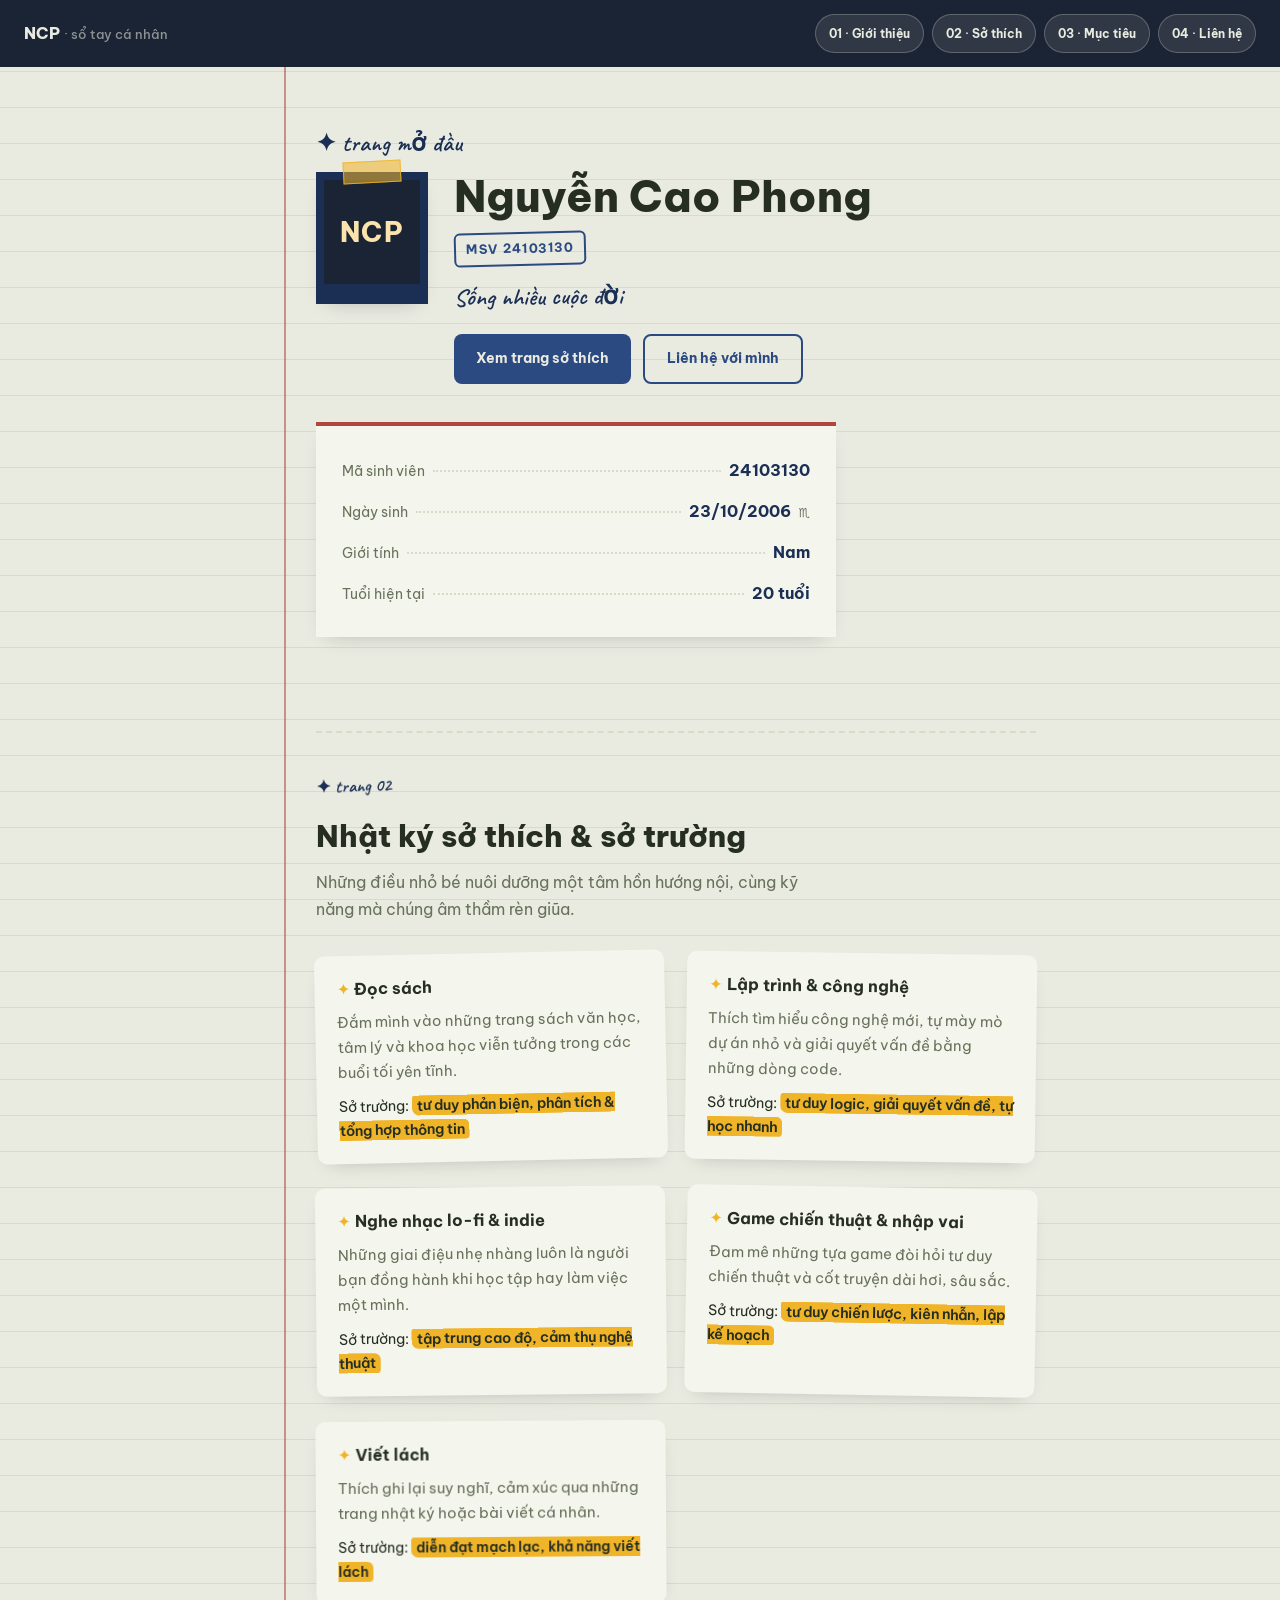
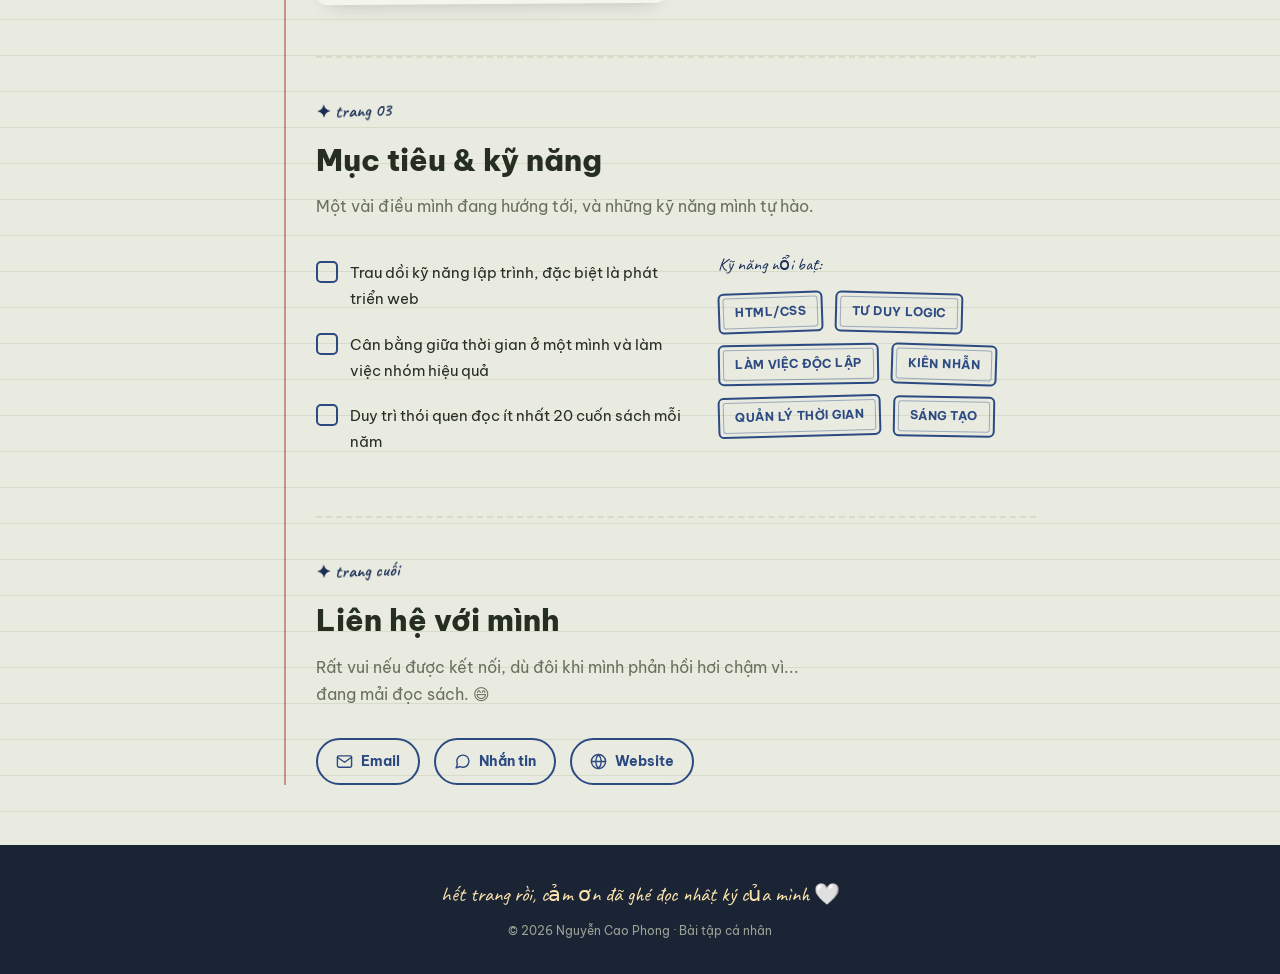
==== nguyen_cao_phong/index.html @ 8a8d27e5 "Initial commit" ====
<!doctype html>
<html lang="vi">
  <head>
    <meta charset="UTF-8" />
    <meta name="viewport" content="width=device-width, initial-scale=1.0" />
    <title>Nguyễn Cao Phong | Trang giới thiệu cá nhân</title>
    <meta
      name="description"
      content="Trang giới thiệu cá nhân của Nguyễn Cao Phong, MSV 24103130."
    />
    <meta name="author" content="Nguyễn Cao Phong" />
    <link rel="preconnect" href="https://fonts.googleapis.com" />
    <link rel="preconnect" href="https://fonts.gstatic.com" crossorigin />
    <link
      href="https://fonts.googleapis.com/css2?family=Be+Vietnam+Pro:wght@400;500;600;700;800;900&family=Caveat:wght@500;600;700&display=swap"
      rel="stylesheet"
    />
    <style>
      :root {
        --desk: #1b2434;
        --paper: #e9ebe1;
        --paper-card: #f4f5ec;
        --rule: #d7dcc9;
        --ink: #262e22;
        --ink-soft: #68715c;
        --pen: #2c4a82;
        --pen-deep: #1b2f55;
        --marker: #f0b429;
        --marker-soft: #fae3ac;
        --red-rule: #b0473d;
        --radius-md: 10px;
        --shadow: 0 18px 40px -18px rgba(16, 22, 15, 0.35);
        --shadow-sm: 0 8px 20px -12px rgba(16, 22, 15, 0.28);
      }

      * {
        box-sizing: border-box;
        margin: 0;
        padding: 0;
      }
      html {
        scroll-behavior: smooth;
      }

      body {
        font-family: "Be Vietnam Pro", "Segoe UI", system-ui, sans-serif;
        background-color: var(--paper);
        background-image: repeating-linear-gradient(
          to bottom,
          transparent 0 35px,
          var(--rule) 35px 36px
        );
        color: var(--ink);
        line-height: 1.7;
        -webkit-font-smoothing: antialiased;
      }

      img {
        max-width: 100%;
        display: block;
      }
      a {
        color: inherit;
        text-decoration: none;
      }
      ul {
        list-style: none;
      }

      .handwrite {
        font-family: "Caveat", "Segoe UI", cursive;
      }

      :focus-visible {
        outline: 2px solid var(--pen);
        outline-offset: 3px;
      }

      /* ===== layout ===== */
      .wrap {
        max-width: 840px;
        margin: 0 auto;
        padding: 0 24px 0 96px;
        position: relative;
        z-index: 0;
      }
      .wrap::before {
        content: "";
        position: absolute;
        top: 0;
        bottom: 0;
        left: 64px;
        width: 2px;
        background: var(--red-rule);
        opacity: 0.55;
        z-index: -1;
      }

      /* ===== nav ===== */
      .navbar {
        position: sticky;
        top: 0;
        z-index: 50;
        background: var(--desk);
        padding: 14px 24px;
        display: flex;
        align-items: center;
        justify-content: space-between;
        gap: 14px;
        flex-wrap: wrap;
      }
      .nav-brand {
        color: var(--paper);
        font-weight: 800;
        font-size: 1.02rem;
      }
      .nav-brand .sub {
        opacity: 0.55;
        font-weight: 500;
        font-size: 0.82rem;
      }
      .nav-tabs {
        display: flex;
        gap: 8px;
        flex-wrap: wrap;
      }
      .nav-tabs a {
        background: rgba(233, 235, 225, 0.1);
        color: var(--paper);
        font-size: 0.78rem;
        font-weight: 700;
        padding: 8px 13px;
        border-radius: 20px;
        border: 1px solid rgba(233, 235, 225, 0.25);
        transition:
          background 0.18s ease,
          transform 0.18s ease,
          border-color 0.18s ease;
      }
      .nav-tabs a:hover,
      .nav-tabs a:focus-visible {
        background: var(--pen);
        border-color: var(--pen);
        transform: translateY(-2px);
      }

      /* ===== hero ===== */
      .hero {
        padding: 56px 0 36px;
      }
      .eyebrow {
        display: inline-block;
        color: var(--pen-deep);
        font-size: 1.15rem;
        font-weight: 600;
        transform: rotate(-2deg);
        margin-bottom: 8px;
      }
      .eyebrow-lg {
        font-size: 1.5rem;
      }

      .hero-top {
        display: flex;
        gap: 26px;
        align-items: flex-start;
        flex-wrap: wrap;
      }

      .polaroid {
        position: relative;
        flex: none;
        width: 112px;
        height: 132px;
        background: var(--pen-deep);
        padding: 8px 8px 20px;
        box-shadow: var(--shadow-sm);
        transform: rotate(-4deg);
      }
      .polaroid .tape {
        position: absolute;
        top: -11px;
        left: 50%;
        width: 58px;
        height: 22px;
        background: rgba(240, 180, 41, 0.55);
        border: 1px solid rgba(240, 180, 41, 0.8);
        transform: translateX(-50%) rotate(-3deg);
      }
      .polaroid .initials {
        width: 100%;
        height: 100%;
        background: var(--desk);
        display: flex;
        align-items: center;
        justify-content: center;
        color: var(--marker-soft);
        font-weight: 800;
        font-size: 1.7rem;
        letter-spacing: 0.04em;
        overflow: hidden;
      }
      .polaroid img {
        width: 100%;
        height: 100%;
        object-fit: cover;
      }

      .hero-text {
        flex: 1;
        min-width: 240px;
      }
      .hero-text h1 {
        font-size: clamp(1.9rem, 4.6vw, 2.7rem);
        font-weight: 800;
        color: var(--ink);
        line-height: 1.15;
      }
      .msv-stamp {
        display: inline-block;
        margin-top: 10px;
        border: 2px solid var(--pen);
        color: var(--pen);
        border-radius: 6px;
        padding: 4px 10px;
        font-weight: 700;
        font-size: 0.8rem;
        letter-spacing: 0.05em;
        transform: rotate(-1.5deg);
      }
      .tagline {
        font-family: "Caveat", "Segoe UI", cursive;
        font-weight: 600;
        font-size: 1.5rem;
        color: var(--pen-deep);
        line-height: 1.35;
        max-width: 480px;
        margin-top: 14px;
        transform: rotate(-0.6deg);
      }
      .hero-actions {
        display: flex;
        gap: 12px;
        flex-wrap: wrap;
        margin-top: 22px;
      }
      .btn {
        display: inline-flex;
        align-items: center;
        justify-content: center;
        padding: 11px 22px;
        border-radius: 8px;
        font-weight: 700;
        font-size: 0.88rem;
        transition:
          transform 0.18s ease,
          box-shadow 0.18s ease;
      }
      .btn-fill {
        background: var(--pen);
        color: var(--paper);
      }
      .btn-outline {
        border: 2px solid var(--pen);
        color: var(--pen);
      }
      .btn:hover {
        transform: translateY(-2px);
        box-shadow: var(--shadow-sm);
      }

      /* ===== index card ===== */
      .index-card {
        background: var(--paper-card);
        border-top: 4px solid var(--red-rule);
        box-shadow: var(--shadow-sm);
        padding: 24px 26px;
        margin: 38px 0 6px;
        max-width: 520px;
      }
      .field {
        display: flex;
        align-items: baseline;
        gap: 8px;
        padding: 7px 0;
        flex-wrap: wrap;
      }
      .field-label {
        color: var(--ink-soft);
        font-size: 0.88rem;
        white-space: nowrap;
      }
      .field-dots {
        flex: 1;
        min-width: 20px;
        border-bottom: 2px dotted var(--rule);
        transform: translateY(-4px);
      }
      .field-value {
        font-weight: 700;
        color: var(--pen-deep);
        white-space: nowrap;
        font-size: 0.98rem;
      }
      .field-note {
        color: var(--ink-soft);
        font-size: 0.78rem;
      }

      /* ===== dividers / section heads ===== */
      .tear {
        border: none;
        border-top: 2px dashed var(--rule);
        margin: 52px 0 38px;
      }
      .sec-head {
        margin-bottom: 30px;
      }
      .sec-head h2 {
        font-size: clamp(1.4rem, 3vw, 1.85rem);
        font-weight: 800;
        color: var(--ink);
      }
      .sec-head p {
        color: var(--ink-soft);
        margin-top: 8px;
        max-width: 520px;
      }

      /* ===== hobby cards ===== */
      .hobby-grid {
        display: grid;
        grid-template-columns: repeat(auto-fit, minmax(240px, 1fr));
        gap: 26px 20px;
      }
      .hobby-card {
        background: var(--paper-card);
        border-radius: var(--radius-md);
        box-shadow: var(--shadow-sm);
        padding: 20px 22px;
        transition:
          transform 0.2s ease,
          box-shadow 0.2s ease;
      }
      .hobby-card:nth-child(1) {
        transform: rotate(-1.2deg);
      }
      .hobby-card:nth-child(2) {
        transform: rotate(0.8deg);
      }
      .hobby-card:nth-child(3) {
        transform: rotate(-0.6deg);
      }
      .hobby-card:nth-child(4) {
        transform: rotate(1deg);
      }
      .hobby-card:nth-child(5) {
        transform: rotate(-0.4deg);
      }
      .hobby-card:hover {
        transform: rotate(0deg) translateY(-4px);
        box-shadow: var(--shadow);
      }
      .hobby-card h3 {
        font-size: 1.02rem;
        font-weight: 700;
        margin-bottom: 6px;
      }
      .hobby-card h3::before {
        content: "✦ ";
        color: var(--marker);
      }
      .hobby-card p {
        font-size: 0.92rem;
        color: var(--ink-soft);
      }
      .hobby-card .strength {
        margin-top: 10px;
        font-size: 0.9rem;
        color: var(--ink);
      }
      .hobby-card mark {
        background: var(--marker);
        color: var(--ink);
        padding: 1px 5px;
        border-radius: 3px 6px 4px 7px;
        font-weight: 600;
      }

      /* ===== goals + skills ===== */
      .goals-wrap {
        display: grid;
        grid-template-columns: 1.15fr 1fr;
        gap: 36px;
      }
      .goal-item {
        position: relative;
        padding: 9px 0;
      }
      .goal-check {
        position: absolute;
        width: 1px;
        height: 1px;
        padding: 0;
        margin: -1px;
        overflow: hidden;
        clip: rect(0, 0, 0, 0);
        white-space: nowrap;
        border: 0;
      }
      .goal-label {
        display: flex;
        align-items: flex-start;
        gap: 12px;
        cursor: pointer;
      }
      .box {
        width: 22px;
        height: 22px;
        border: 2px solid var(--pen);
        border-radius: 5px;
        position: relative;
        flex: none;
        margin-top: 2px;
      }
      .goal-check:checked + .goal-label .box {
        background: var(--pen);
      }
      .goal-check:checked + .goal-label .box::after {
        content: "";
        position: absolute;
        left: 6px;
        top: 2px;
        width: 6px;
        height: 11px;
        border: solid var(--paper);
        border-width: 0 2px 2px 0;
        transform: rotate(40deg);
      }
      .goal-check:focus-visible + .goal-label .box {
        outline: 2px solid var(--pen);
        outline-offset: 2px;
      }
      .goal-text {
        font-size: 0.96rem;
        padding-top: 1px;
      }
      .goal-check:checked + .goal-label .goal-text {
        text-decoration: line-through;
        opacity: 0.55;
      }

      .skills-label {
        font-size: 1.1rem;
        color: var(--pen-deep);
        margin-bottom: 12px;
      }
      .stamp-row {
        display: flex;
        flex-wrap: wrap;
        gap: 11px 12px;
      }
      .stamp {
        position: relative;
        display: inline-flex;
        align-items: center;
        padding: 8px 15px;
        border: 2px solid var(--pen);
        border-radius: 6px;
        color: var(--pen);
        font-weight: 700;
        font-size: 0.76rem;
        letter-spacing: 0.04em;
        text-transform: uppercase;
      }
      .stamp::before {
        content: "";
        position: absolute;
        inset: 3px;
        border: 1px solid var(--pen);
        opacity: 0.4;
        border-radius: 3px;
      }
      .stamp:nth-child(1) {
        transform: rotate(-2deg);
      }
      .stamp:nth-child(2) {
        transform: rotate(1.4deg);
      }
      .stamp:nth-child(3) {
        transform: rotate(-1deg);
      }
      .stamp:nth-child(4) {
        transform: rotate(1.8deg);
      }
      .stamp:nth-child(5) {
        transform: rotate(-1.6deg);
      }
      .stamp:nth-child(6) {
        transform: rotate(1deg);
      }

      /* ===== contact ===== */
      .contact-row {
        display: flex;
        gap: 14px;
        flex-wrap: wrap;
        margin-top: 20px;
      }
      .contact-stamp {
        display: inline-flex;
        align-items: center;
        gap: 8px;
        padding: 10px 18px;
        border: 2px solid var(--pen);
        border-radius: 24px;
        color: var(--pen);
        font-weight: 700;
        font-size: 0.85rem;
        transition:
          background 0.2s ease,
          color 0.2s ease;
      }
      .contact-stamp:hover {
        background: var(--pen);
        color: var(--paper);
      }
      .contact-stamp svg {
        width: 17px;
        height: 17px;
        flex: none;
      }

      /* ===== footer ===== */
      footer {
        background: var(--desk);
        color: var(--rule);
        text-align: center;
        padding: 32px 24px;
        margin-top: 60px;
      }
      footer .sign {
        font-family: "Caveat", "Segoe UI", cursive;
        font-size: 1.3rem;
        color: var(--marker-soft);
      }
      footer .copy {
        font-size: 0.78rem;
        margin-top: 8px;
        color: #9aa396;
      }

      /* ===== load-in (one orchestrated moment) ===== */
      .settle {
        animation: settleIn 0.7s ease-out both;
      }
      .settle.delay {
        animation-delay: 0.15s;
      }
      @keyframes settleIn {
        from {
          opacity: 0;
          transform: translateY(14px);
        }
        to {
          opacity: 1;
          transform: translateY(0);
        }
      }

      @media (prefers-reduced-motion: reduce) {
        .settle {
          animation: none;
          opacity: 1;
          transform: none;
        }
        .hobby-card,
        .btn,
        .contact-stamp,
        .nav-tabs a {
          transition: none;
        }
      }

      @media (max-width: 720px) {
        .wrap {
          padding: 0 18px;
        }
        .wrap::before {
          display: none;
        }
        .goals-wrap {
          grid-template-columns: 1fr;
        }
        .navbar {
          padding: 12px 16px;
        }
        .hero {
          padding: 40px 0 28px;
        }
      }
    </style>
  </head>
  <body>
    <nav class="navbar">
      <div class="nav-brand">NCP <span class="sub">· sổ tay cá nhân</span></div>
      <div class="nav-tabs">
        <a href="#gioi-thieu">01 · Giới thiệu</a>
        <a href="#so-thich">02 · Sở thích</a>
        <a href="#muc-tieu">03 · Mục tiêu</a>
        <a href="#lien-he">04 · Liên hệ</a>
      </div>
    </nav>

    <main>
      <div class="wrap">
        <section class="hero" id="gioi-thieu">
          <div class="eyebrow eyebrow-lg handwrite settle">✦ trang mở đầu</div>
          <div class="hero-top">
            <div class="polaroid settle delay">
              <div class="tape"></div>
              <div class="initials">
                <!-- Thay ảnh thật: xoá chữ NCP bên dưới, bỏ comment thẻ <img> và đổi src -->
                NCP
                <!-- <img src="avatar.jpg" alt="Ảnh đại diện Nguyễn Cao Phong"> -->
              </div>
            </div>
            <div class="hero-text settle delay">
              <h1>Nguyễn Cao Phong</h1>
              <div class="msv-stamp">MSV 24103130</div>
              <p class="tagline">Sống nhiều cuộc đời</p>
              <div class="hero-actions">
                <a href="#so-thich" class="btn btn-fill">Xem trang sở thích</a>
                <a href="#lien-he" class="btn btn-outline">Liên hệ với mình</a>
              </div>
            </div>
          </div>

          <div class="index-card">
            <div class="field">
              <span class="field-label">Mã sinh viên</span>
              <span class="field-dots"></span>
              <span class="field-value">24103130</span>
            </div>
            <div class="field">
              <span class="field-label">Ngày sinh</span>
              <span class="field-dots"></span>
              <span class="field-value">23/10/2006</span>
              <span class="field-note">♏</span>
            </div>
            <div class="field">
              <span class="field-label">Giới tính</span>
              <span class="field-dots"></span>
              <span class="field-value">Nam</span>
            </div>
            <div class="field">
              <span class="field-label">Tuổi hiện tại</span>
              <span class="field-dots"></span>
              <span class="field-value" id="age">--</span>
            </div>
          </div>
        </section>

        <hr class="tear" />

        <section id="so-thich">
          <div class="sec-head">
            <div class="eyebrow handwrite">✦ trang 02</div>
            <h2>Nhật ký sở thích &amp; sở trường</h2>
            <p>
              Những điều nhỏ bé nuôi dưỡng một tâm hồn hướng nội, cùng kỹ năng
              mà chúng âm thầm rèn giũa.
            </p>
          </div>
          <div class="hobby-grid">
            <article class="hobby-card">
              <h3>Đọc sách</h3>
              <p>
                Đắm mình vào những trang sách văn học, tâm lý và khoa học viễn
                tưởng trong các buổi tối yên tĩnh.
              </p>
              <p class="strength">
                Sở trường:
                <mark
                  >tư duy phản biện, phân tích &amp; tổng hợp thông tin</mark
                >
              </p>
            </article>
            <article class="hobby-card">
              <h3>Lập trình &amp; công nghệ</h3>
              <p>
                Thích tìm hiểu công nghệ mới, tự mày mò dự án nhỏ và giải quyết
                vấn đề bằng những dòng code.
              </p>
              <p class="strength">
                Sở trường:
                <mark>tư duy logic, giải quyết vấn đề, tự học nhanh</mark>
              </p>
            </article>
            <article class="hobby-card">
              <h3>Nghe nhạc lo-fi &amp; indie</h3>
              <p>
                Những giai điệu nhẹ nhàng luôn là người bạn đồng hành khi học
                tập hay làm việc một mình.
              </p>
              <p class="strength">
                Sở trường: <mark>tập trung cao độ, cảm thụ nghệ thuật</mark>
              </p>
            </article>
            <article class="hobby-card">
              <h3>Game chiến thuật &amp; nhập vai</h3>
              <p>
                Đam mê những tựa game đòi hỏi tư duy chiến thuật và cốt truyện
                dài hơi, sâu sắc.
              </p>
              <p class="strength">
                Sở trường:
                <mark>tư duy chiến lược, kiên nhẫn, lập kế hoạch</mark>
              </p>
            </article>
            <article class="hobby-card">
              <h3>Viết lách</h3>
              <p>
                Thích ghi lại suy nghĩ, cảm xúc qua những trang nhật ký hoặc bài
                viết cá nhân.
              </p>
              <p class="strength">
                Sở trường: <mark>diễn đạt mạch lạc, khả năng viết lách</mark>
              </p>
            </article>
          </div>
        </section>

        <hr class="tear" />

        <section id="muc-tieu">
          <div class="sec-head">
            <div class="eyebrow handwrite">✦ trang 03</div>
            <h2>Mục tiêu &amp; kỹ năng</h2>
            <p>
              Một vài điều mình đang hướng tới, và những kỹ năng mình tự hào.
            </p>
          </div>
          <div class="goals-wrap">
            <ul class="goal-list">
              <li class="goal-item">
                <input type="checkbox" id="g1" class="goal-check" />
                <label for="g1" class="goal-label"
                  ><span class="box"></span
                  ><span class="goal-text"
                    >Trau dồi kỹ năng lập trình, đặc biệt là phát triển
                    web</span
                  ></label
                >
              </li>
              <li class="goal-item">
                <input type="checkbox" id="g2" class="goal-check" />
                <label for="g2" class="goal-label"
                  ><span class="box"></span
                  ><span class="goal-text"
                    >Cân bằng giữa thời gian ở một mình và làm việc nhóm hiệu
                    quả</span
                  ></label
                >
              </li>
              <li class="goal-item">
                <input type="checkbox" id="g3" class="goal-check" />
                <label for="g3" class="goal-label"
                  ><span class="box"></span
                  ><span class="goal-text"
                    >Duy trì thói quen đọc ít nhất 20 cuốn sách mỗi năm</span
                  ></label
                >
              </li>
            </ul>
            <div>
              <p class="skills-label handwrite">Kỹ năng nổi bật:</p>
              <div class="stamp-row">
                <span class="stamp">HTML/CSS</span>
                <span class="stamp">Tư duy logic</span>
                <span class="stamp">Làm việc độc lập</span>
                <span class="stamp">Kiên nhẫn</span>
                <span class="stamp">Quản lý thời gian</span>
                <span class="stamp">Sáng tạo</span>
              </div>
            </div>
          </div>
        </section>

        <hr class="tear" />

        <section id="lien-he">
          <div class="sec-head">
            <div class="eyebrow handwrite">✦ trang cuối</div>
            <h2>Liên hệ với mình</h2>
            <p>
              Rất vui nếu được kết nối, dù đôi khi mình phản hồi hơi chậm vì...
              đang mải đọc sách. 😄
            </p>
          </div>
          <!-- Cập nhật href bên dưới bằng thông tin liên hệ thật của bạn -->
          <div class="contact-row">
            <a href="#" class="contact-stamp">
              <svg
                viewBox="0 0 24 24"
                fill="none"
                stroke="currentColor"
                stroke-width="2"
                stroke-linecap="round"
                stroke-linejoin="round"
              >
                <path
                  d="M4 4h16c1.1 0 2 .9 2 2v12c0 1.1-.9 2-2 2H4c-1.1 0-2-.9-2-2V6c0-1.1.9-2 2-2z"
                ></path>
                <polyline points="22,6 12,13 2,6"></polyline>
              </svg>
              Email
            </a>
            <a href="#" class="contact-stamp">
              <svg
                viewBox="0 0 24 24"
                fill="none"
                stroke="currentColor"
                stroke-width="2"
                stroke-linecap="round"
                stroke-linejoin="round"
              >
                <path
                  d="M21 11.5a8.38 8.38 0 0 1-.9 3.8 8.5 8.5 0 0 1-7.6 4.7 8.38 8.38 0 0 1-3.8-.9L3 21l1.9-5.7a8.38 8.38 0 0 1-.9-3.8 8.5 8.5 0 0 1 4.7-7.6 8.38 8.38 0 0 1 3.8-.9h.5a8.48 8.48 0 0 1 8 8v.5z"
                ></path>
              </svg>
              Nhắn tin
            </a>
            <a href="#" class="contact-stamp">
              <svg
                viewBox="0 0 24 24"
                fill="none"
                stroke="currentColor"
                stroke-width="2"
                stroke-linecap="round"
                stroke-linejoin="round"
              >
                <circle cx="12" cy="12" r="10"></circle>
                <line x1="2" y1="12" x2="22" y2="12"></line>
                <path
                  d="M12 2a15.3 15.3 0 0 1 4 10 15.3 15.3 0 0 1-4 10 15.3 15.3 0 0 1-4-10 15.3 15.3 0 0 1 4-10z"
                ></path>
              </svg>
              Website
            </a>
          </div>
        </section>
      </div>
    </main>

    <footer>
      <div class="sign handwrite">
        hết trang rồi, cảm ơn đã ghé đọc nhật ký của mình 🤍
      </div>
      <div class="copy">
        © <span id="year"></span> Nguyễn Cao Phong · Bài tập cá nhân
      </div>
    </footer>

    <script>
      document.getElementById("year").textContent = new Date().getFullYear();

      var dob = new Date(2006, 9, 23);
      var today = new Date();
      var age = today.getFullYear() - dob.getFullYear();
      var m = today.getMonth() - dob.getMonth();
      if (m < 0 || (m === 0 && today.getDate() < dob.getDate())) {
        age--;
      }
      document.getElementById("age").textContent = age + " tuổi";
    </script>
  </body>
</html>
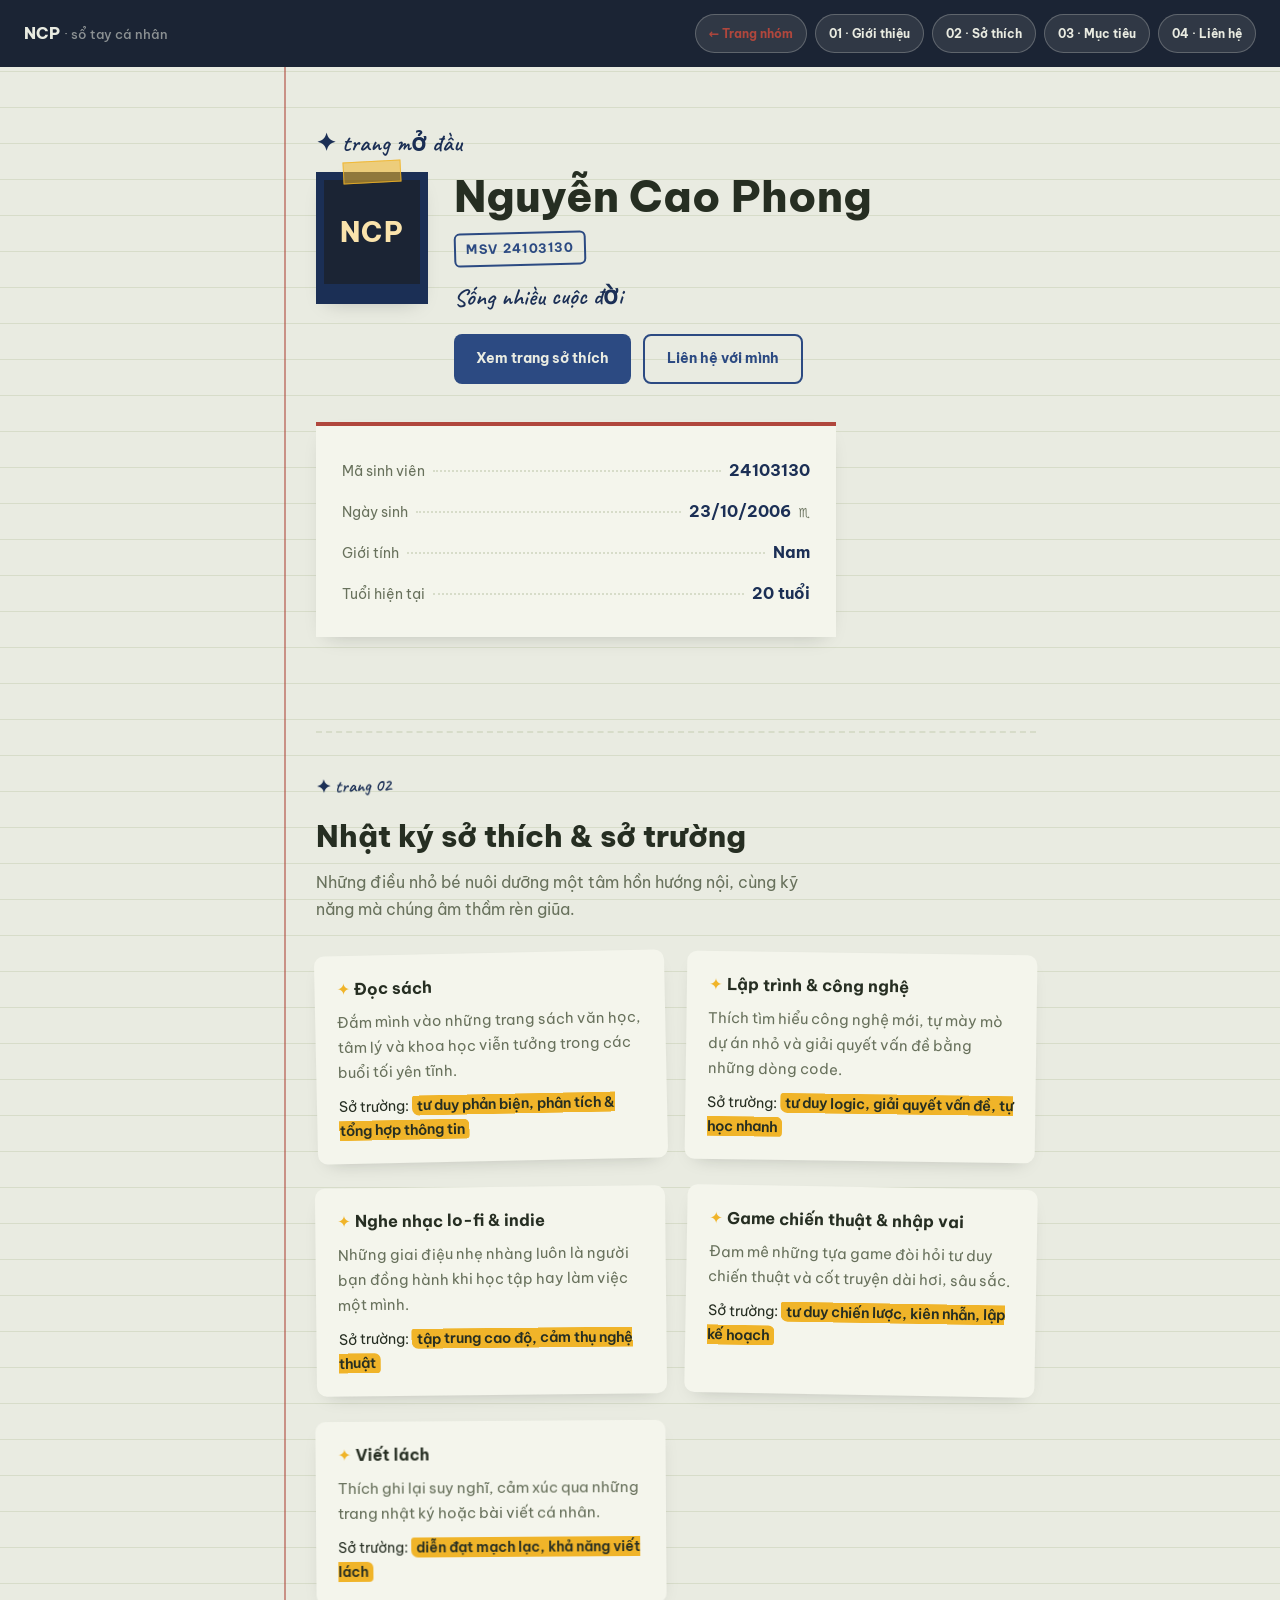
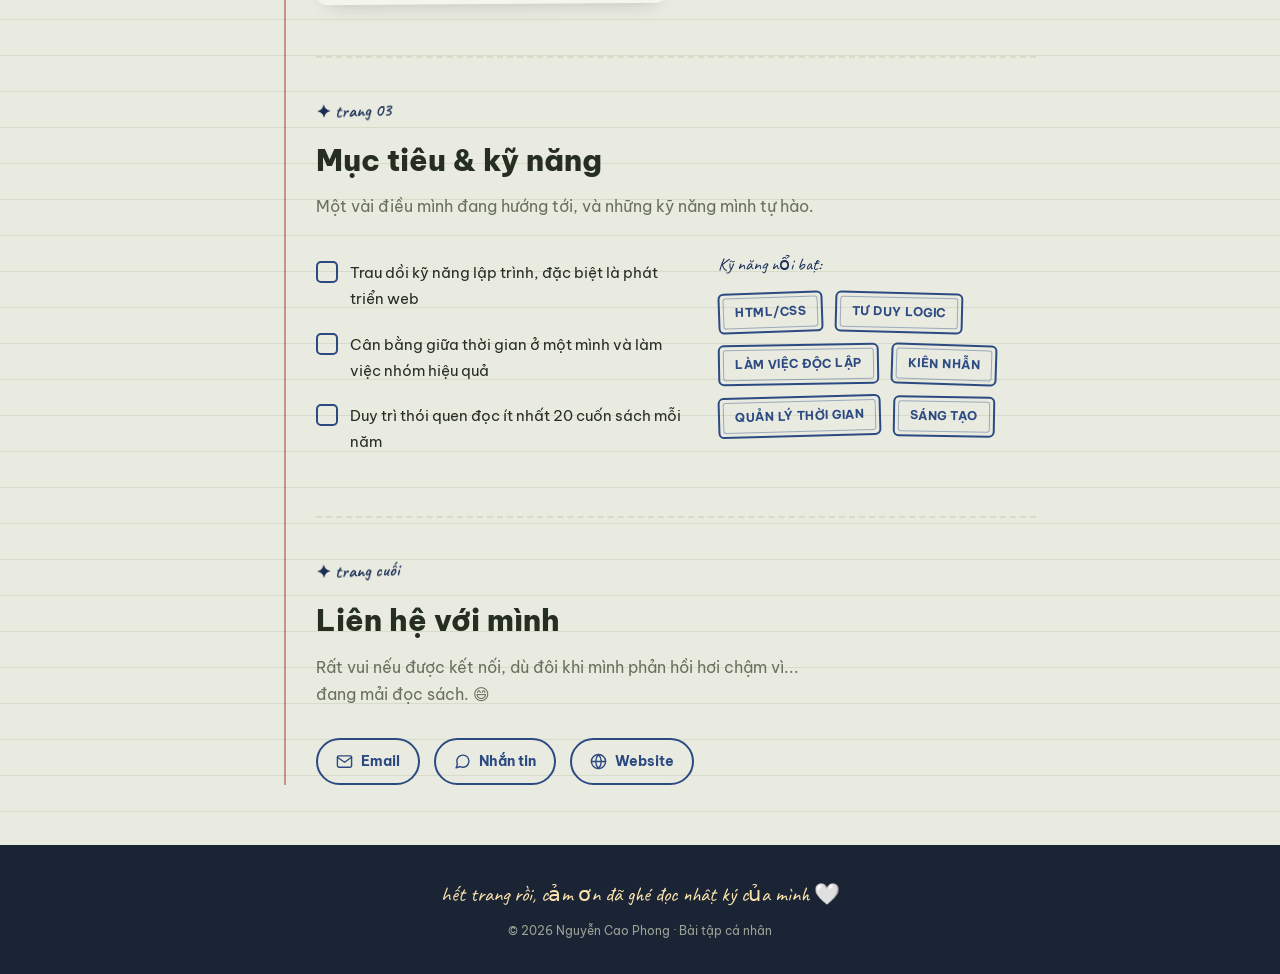
==== commit 933df738: "chỉnh sửa" ====
--- a/nguyen_cao_phong/index.html
+++ b/nguyen_cao_phong/index.html
@@ -605,6 +605,7 @@
     <nav class="navbar">
       <div class="nav-brand">NCP <span class="sub">· sổ tay cá nhân</span></div>
       <div class="nav-tabs">
+        <a href="../about.html" style="color: #b0473d; font-weight: 700;">&larr; Trang nhóm</a>
         <a href="#gioi-thieu">01 · Giới thiệu</a>
         <a href="#so-thich">02 · Sở thích</a>
         <a href="#muc-tieu">03 · Mục tiêu</a>
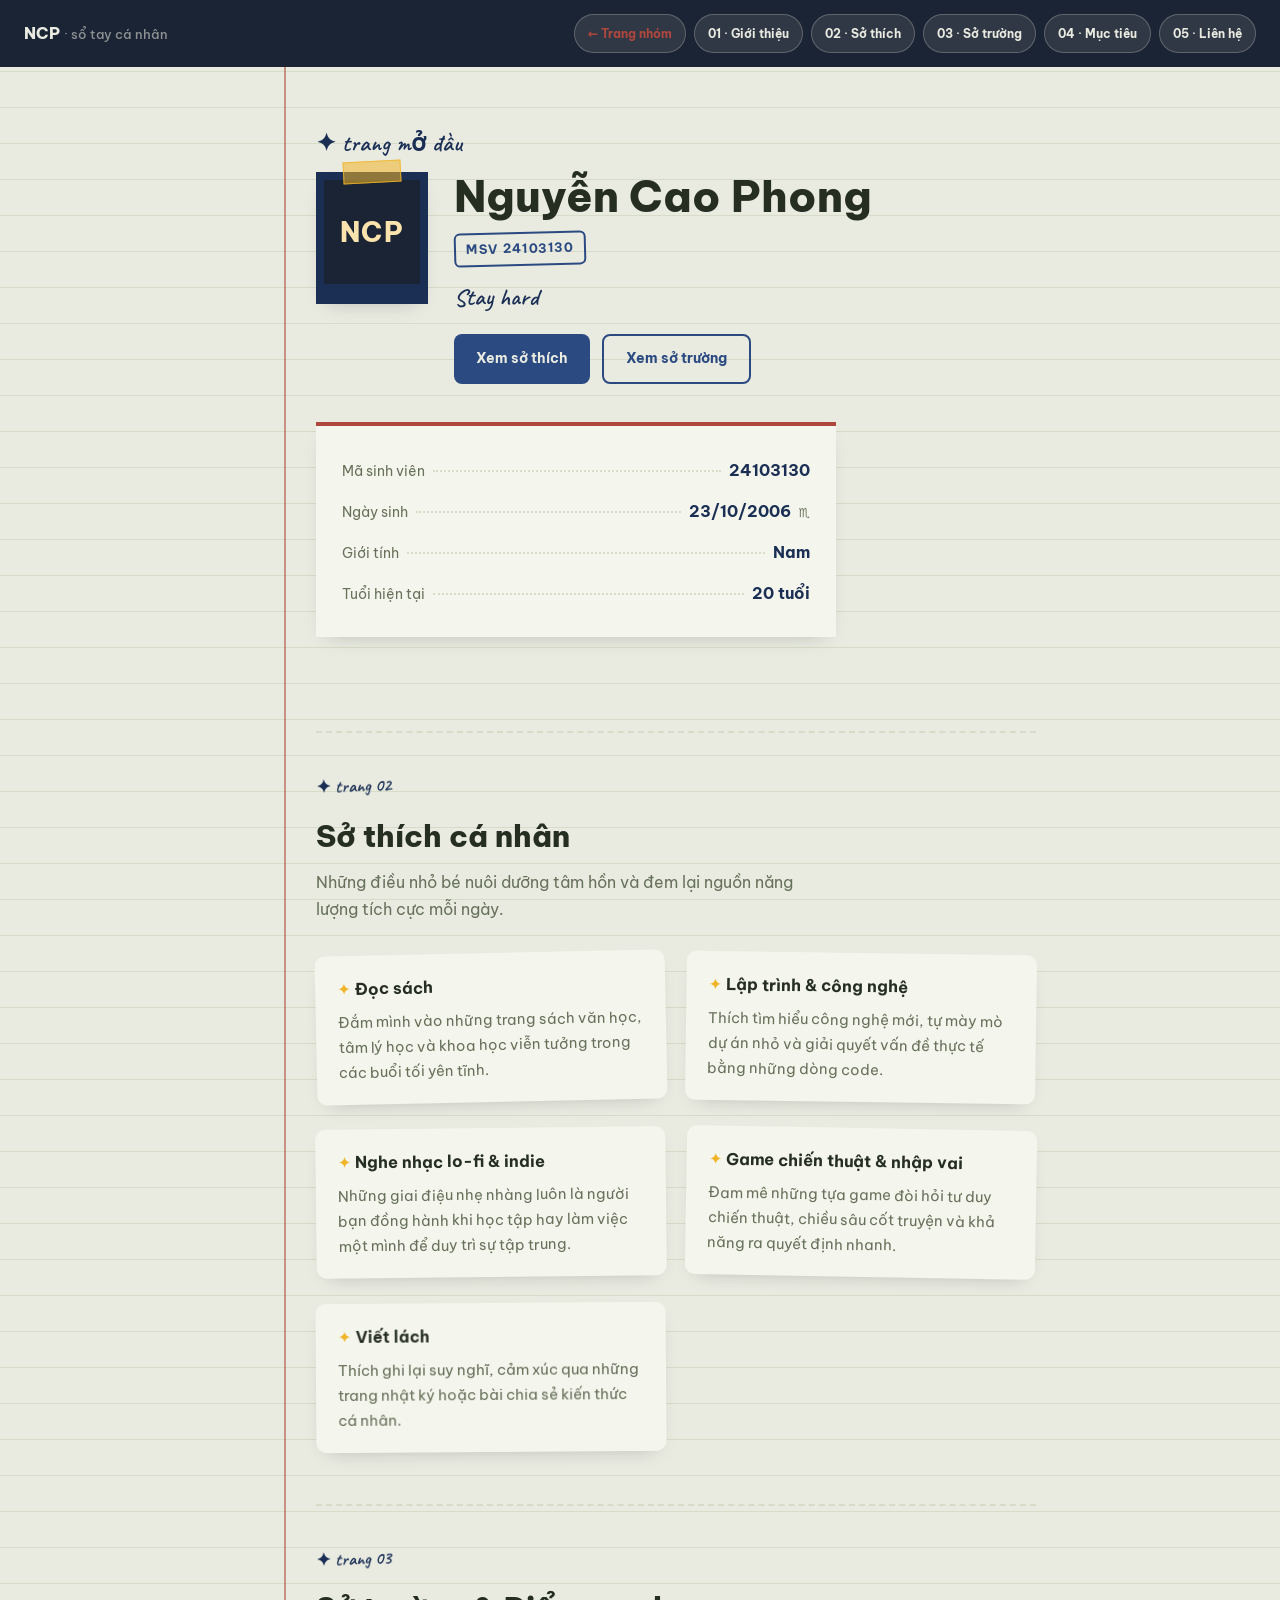
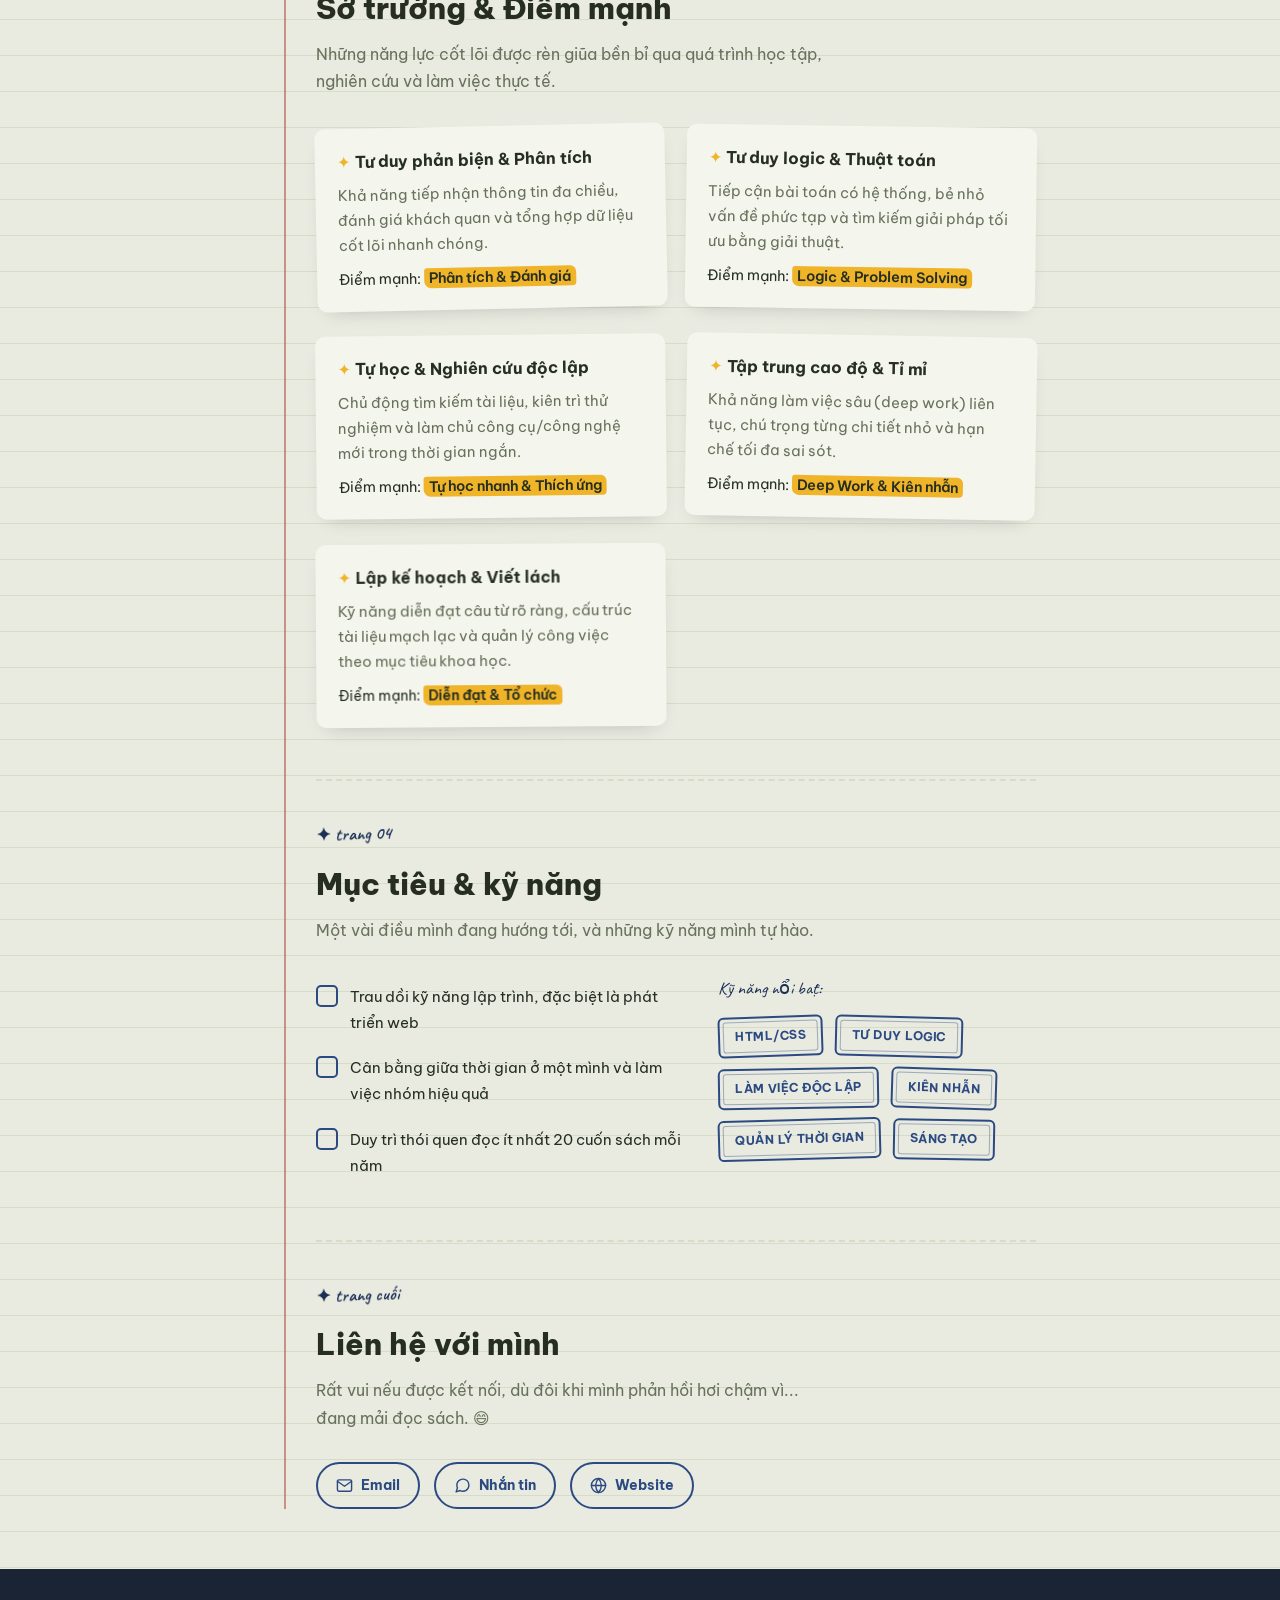
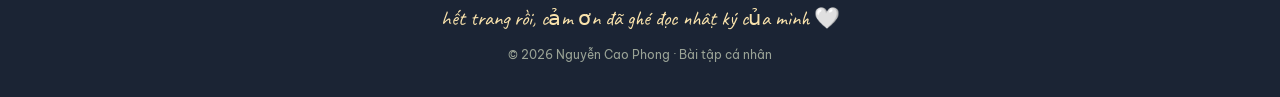
==== commit abb6d7eb: "chỉnh sửa" ====
--- a/nguyen_cao_phong/index.html
+++ b/nguyen_cao_phong/index.html
@@ -608,8 +608,9 @@
         <a href="../about.html" style="color: #b0473d; font-weight: 700;">&larr; Trang nhóm</a>
         <a href="#gioi-thieu">01 · Giới thiệu</a>
         <a href="#so-thich">02 · Sở thích</a>
-        <a href="#muc-tieu">03 · Mục tiêu</a>
-        <a href="#lien-he">04 · Liên hệ</a>
+        <a href="#so-truong">03 · Sở trường</a>
+        <a href="#muc-tieu">04 · Mục tiêu</a>
+        <a href="#lien-he">05 · Liên hệ</a>
       </div>
     </nav>
 
@@ -629,10 +630,10 @@
             <div class="hero-text settle delay">
               <h1>Nguyễn Cao Phong</h1>
               <div class="msv-stamp">MSV 24103130</div>
-              <p class="tagline">Sống nhiều cuộc đời</p>
+              <p class="tagline">Stay hard</p>
               <div class="hero-actions">
-                <a href="#so-thich" class="btn btn-fill">Xem trang sở thích</a>
-                <a href="#lien-he" class="btn btn-outline">Liên hệ với mình</a>
+                <a href="#so-thich" class="btn btn-fill">Xem sở thích</a>
+                <a href="#so-truong" class="btn btn-outline">Xem sở trường</a>
               </div>
             </div>
           </div>
@@ -667,66 +668,45 @@
         <section id="so-thich">
           <div class="sec-head">
             <div class="eyebrow handwrite">✦ trang 02</div>
-            <h2>Nhật ký sở thích &amp; sở trường</h2>
+            <h2>Sở thích cá nhân</h2>
             <p>
-              Những điều nhỏ bé nuôi dưỡng một tâm hồn hướng nội, cùng kỹ năng
-              mà chúng âm thầm rèn giũa.
+              Những điều nhỏ bé nuôi dưỡng tâm hồn và đem lại nguồn năng lượng tích cực mỗi ngày.
             </p>
           </div>
           <div class="hobby-grid">
             <article class="hobby-card">
               <h3>Đọc sách</h3>
               <p>
-                Đắm mình vào những trang sách văn học, tâm lý và khoa học viễn
+                Đắm mình vào những trang sách văn học, tâm lý học và khoa học viễn
                 tưởng trong các buổi tối yên tĩnh.
-              </p>
-              <p class="strength">
-                Sở trường:
-                <mark
-                  >tư duy phản biện, phân tích &amp; tổng hợp thông tin</mark
-                >
               </p>
             </article>
             <article class="hobby-card">
               <h3>Lập trình &amp; công nghệ</h3>
               <p>
                 Thích tìm hiểu công nghệ mới, tự mày mò dự án nhỏ và giải quyết
-                vấn đề bằng những dòng code.
-              </p>
-              <p class="strength">
-                Sở trường:
-                <mark>tư duy logic, giải quyết vấn đề, tự học nhanh</mark>
+                vấn đề thực tế bằng những dòng code.
               </p>
             </article>
             <article class="hobby-card">
               <h3>Nghe nhạc lo-fi &amp; indie</h3>
               <p>
                 Những giai điệu nhẹ nhàng luôn là người bạn đồng hành khi học
-                tập hay làm việc một mình.
-              </p>
-              <p class="strength">
-                Sở trường: <mark>tập trung cao độ, cảm thụ nghệ thuật</mark>
+                tập hay làm việc một mình để duy trì sự tập trung.
               </p>
             </article>
             <article class="hobby-card">
               <h3>Game chiến thuật &amp; nhập vai</h3>
               <p>
-                Đam mê những tựa game đòi hỏi tư duy chiến thuật và cốt truyện
-                dài hơi, sâu sắc.
-              </p>
-              <p class="strength">
-                Sở trường:
-                <mark>tư duy chiến lược, kiên nhẫn, lập kế hoạch</mark>
+                Đam mê những tựa game đòi hỏi tư duy chiến thuật, chiều sâu cốt truyện
+                và khả năng ra quyết định nhanh.
               </p>
             </article>
             <article class="hobby-card">
               <h3>Viết lách</h3>
               <p>
                 Thích ghi lại suy nghĩ, cảm xúc qua những trang nhật ký hoặc bài
-                viết cá nhân.
-              </p>
-              <p class="strength">
-                Sở trường: <mark>diễn đạt mạch lạc, khả năng viết lách</mark>
+                chia sẻ kiến thức cá nhân.
               </p>
             </article>
           </div>
@@ -734,9 +714,68 @@
 
         <hr class="tear" />
 
+        <section id="so-truong">
+          <div class="sec-head">
+            <div class="eyebrow handwrite">✦ trang 03</div>
+            <h2>Sở trường &amp; Điểm mạnh</h2>
+            <p>
+              Những năng lực cốt lõi được rèn giũa bền bỉ qua quá trình học tập, nghiên cứu và làm việc thực tế.
+            </p>
+          </div>
+          <div class="hobby-grid">
+            <article class="hobby-card">
+              <h3>Tư duy phản biện &amp; Phân tích</h3>
+              <p>
+                Khả năng tiếp nhận thông tin đa chiều, đánh giá khách quan và tổng hợp dữ liệu cốt lõi nhanh chóng.
+              </p>
+              <p class="strength">
+                Điểm mạnh: <mark>Phân tích &amp; Đánh giá</mark>
+              </p>
+            </article>
+            <article class="hobby-card">
+              <h3>Tư duy logic &amp; Thuật toán</h3>
+              <p>
+                Tiếp cận bài toán có hệ thống, bẻ nhỏ vấn đề phức tạp và tìm kiếm giải pháp tối ưu bằng giải thuật.
+              </p>
+              <p class="strength">
+                Điểm mạnh: <mark>Logic &amp; Problem Solving</mark>
+              </p>
+            </article>
+            <article class="hobby-card">
+              <h3>Tự học &amp; Nghiên cứu độc lập</h3>
+              <p>
+                Chủ động tìm kiếm tài liệu, kiên trì thử nghiệm và làm chủ công cụ/công nghệ mới trong thời gian ngắn.
+              </p>
+              <p class="strength">
+                Điểm mạnh: <mark>Tự học nhanh &amp; Thích ứng</mark>
+              </p>
+            </article>
+            <article class="hobby-card">
+              <h3>Tập trung cao độ &amp; Tỉ mỉ</h3>
+              <p>
+                Khả năng làm việc sâu (deep work) liên tục, chú trọng từng chi tiết nhỏ và hạn chế tối đa sai sót.
+              </p>
+              <p class="strength">
+                Điểm mạnh: <mark>Deep Work &amp; Kiên nhẫn</mark>
+              </p>
+            </article>
+            <article class="hobby-card">
+              <h3>Lập kế hoạch &amp; Viết lách</h3>
+              <p>
+                Kỹ năng diễn đạt câu từ rõ ràng, cấu trúc tài liệu mạch lạc và quản lý công việc theo mục tiêu khoa học.
+              </p>
+              <p class="strength">
+                Điểm mạnh: <mark>Diễn đạt &amp; Tổ chức</mark>
+              </p>
+            </article>
+          </div>
+        </section>
+
+        <hr class="tear" />
+
         <section id="muc-tieu">
           <div class="sec-head">
-            <div class="eyebrow handwrite">✦ trang 03</div>
+            <div class="eyebrow handwrite">✦ trang 04</div>
             <h2>Mục tiêu &amp; kỹ năng</h2>
             <p>
               Một vài điều mình đang hướng tới, và những kỹ năng mình tự hào.
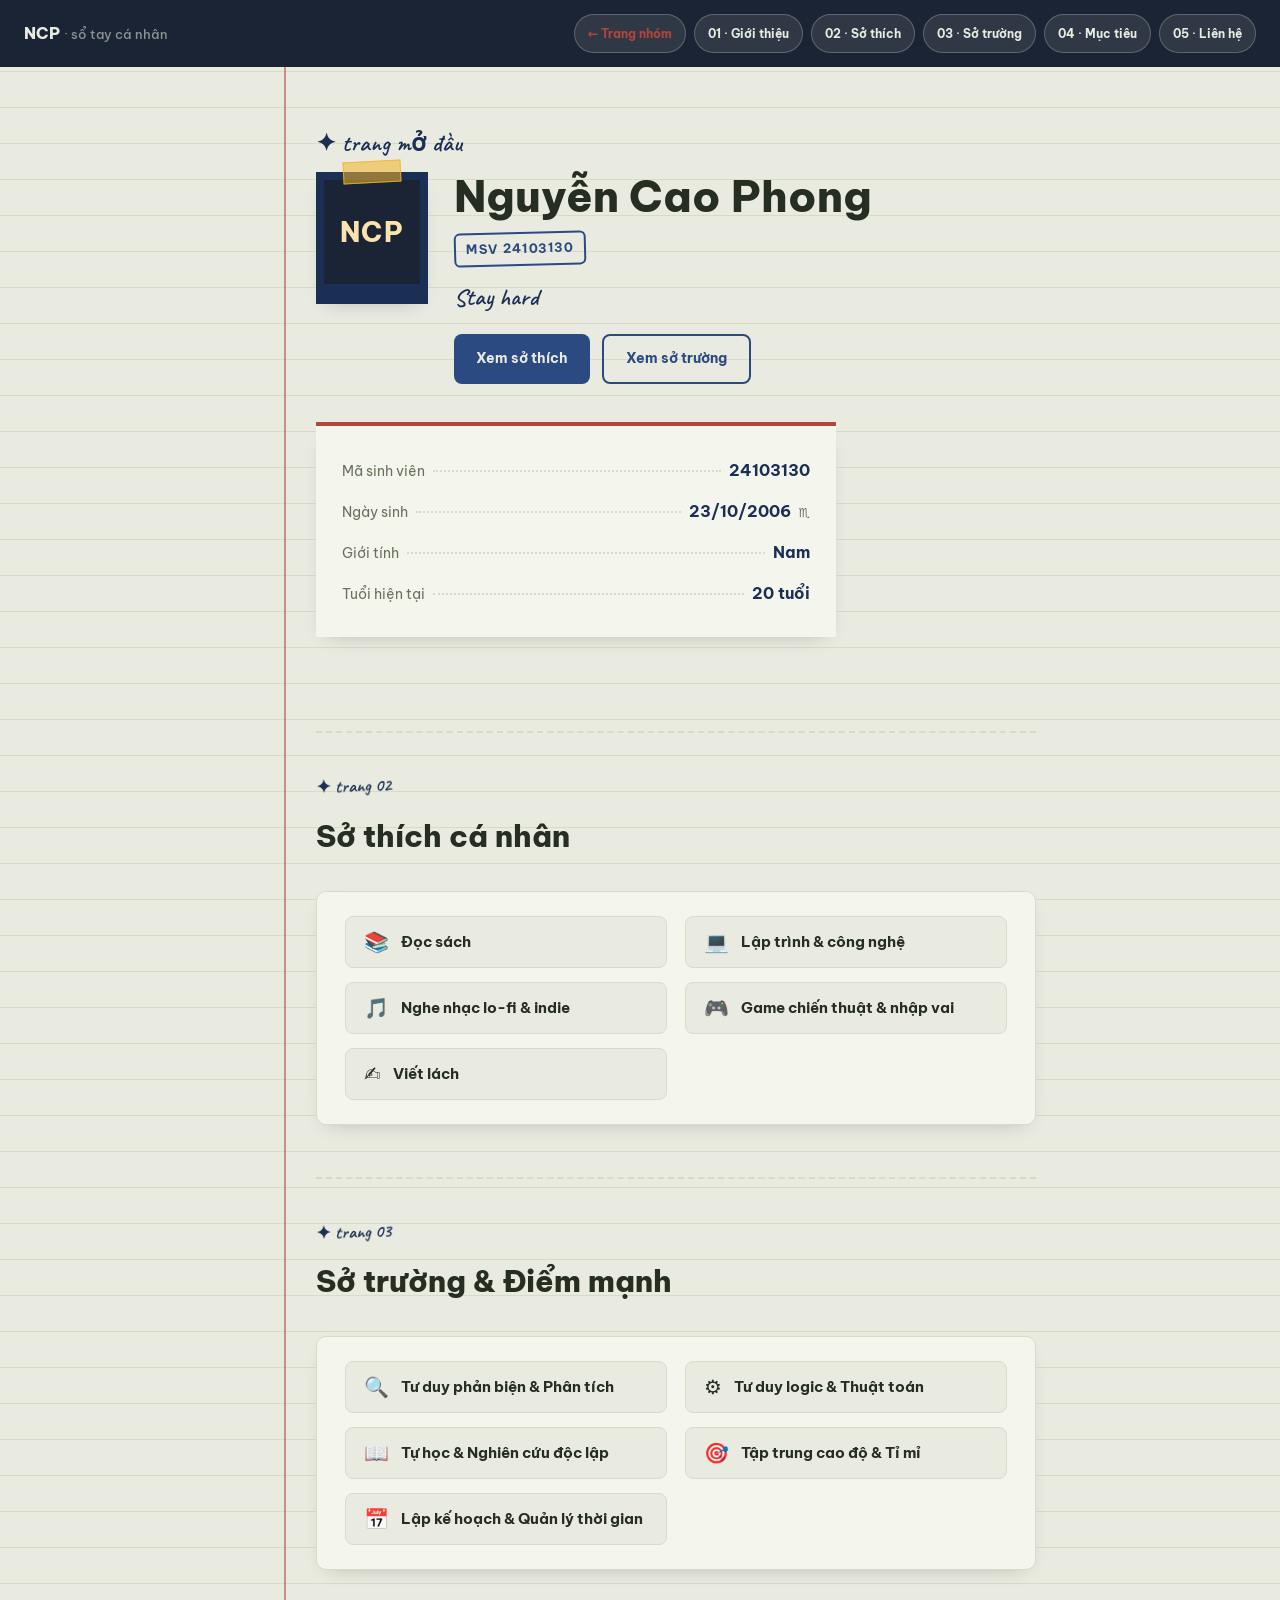
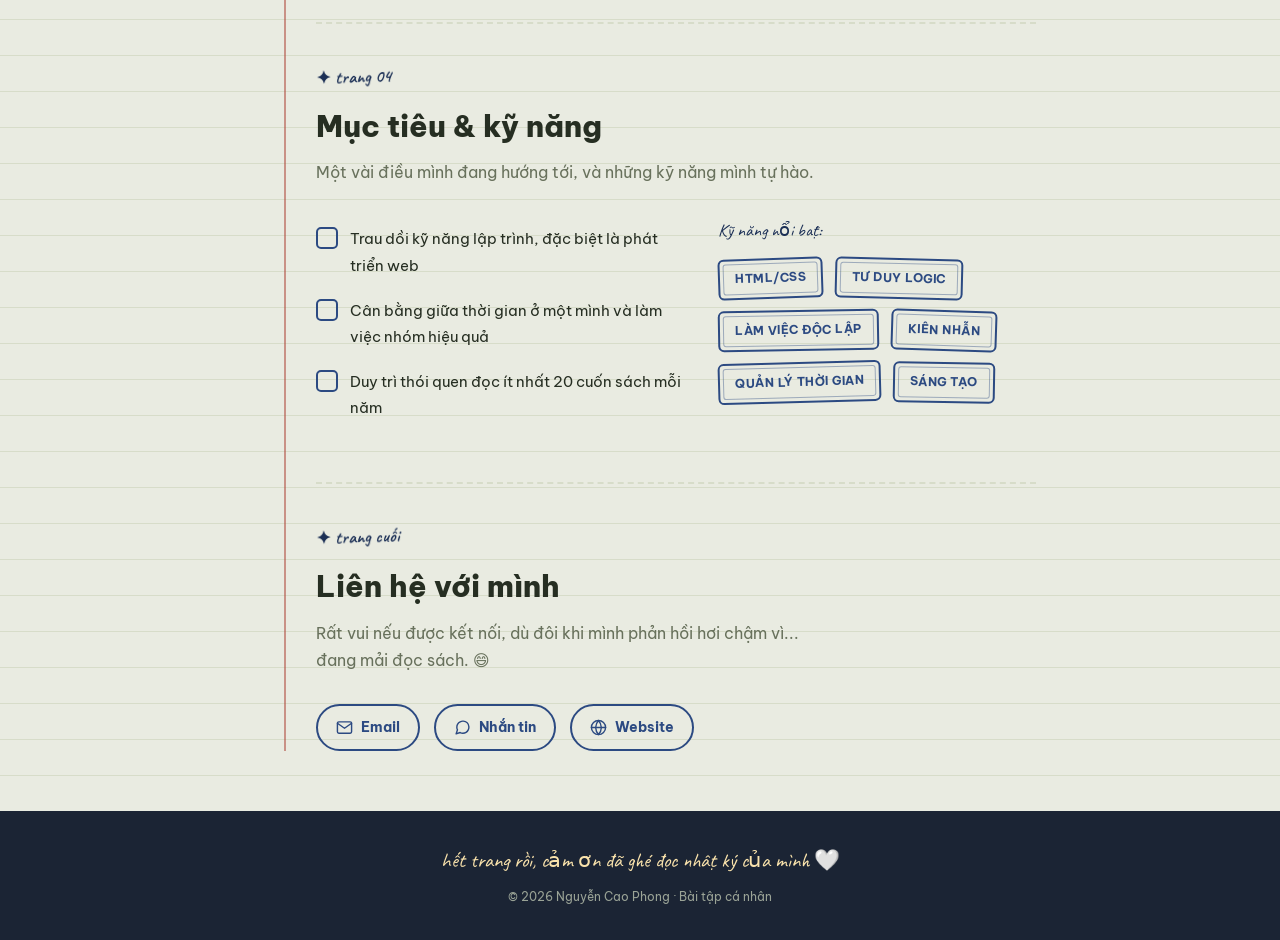
==== commit 537512b3: "chỉnh sửa" ====
--- a/nguyen_cao_phong/index.html
+++ b/nguyen_cao_phong/index.html
@@ -327,6 +327,46 @@
         max-width: 520px;
       }
 
+      /* ===== compact card for so-thich and so-truong ===== */
+      .compact-card {
+        background: var(--paper-card);
+        border-radius: var(--radius-md);
+        box-shadow: var(--shadow-sm);
+        padding: 24px 28px;
+        border: 1px solid var(--rule);
+      }
+      .compact-list {
+        list-style: none;
+        display: grid;
+        grid-template-columns: repeat(auto-fit, minmax(220px, 1fr));
+        gap: 14px 18px;
+        margin: 0;
+        padding: 0;
+      }
+      .compact-list li {
+        background: var(--paper);
+        border: 1.5px solid var(--rule);
+        border-radius: 8px;
+        padding: 12px 18px;
+        font-weight: 700;
+        font-size: 0.95rem;
+        color: var(--ink);
+        display: flex;
+        align-items: center;
+        gap: 12px;
+        transition: transform 0.15s ease, box-shadow 0.15s ease, border-color 0.15s ease;
+      }
+      .compact-list li:hover {
+        transform: translateY(-2px);
+        box-shadow: var(--shadow-sm);
+        border-color: var(--pen);
+        background: #fff;
+      }
+      .compact-list li .icon {
+        font-size: 1.25rem;
+        line-height: 1;
+      }
+
       /* ===== hobby cards ===== */
       .hobby-grid {
         display: grid;
@@ -669,46 +709,15 @@
           <div class="sec-head">
             <div class="eyebrow handwrite">✦ trang 02</div>
             <h2>Sở thích cá nhân</h2>
-            <p>
-              Những điều nhỏ bé nuôi dưỡng tâm hồn và đem lại nguồn năng lượng tích cực mỗi ngày.
-            </p>
-          </div>
-          <div class="hobby-grid">
-            <article class="hobby-card">
-              <h3>Đọc sách</h3>
-              <p>
-                Đắm mình vào những trang sách văn học, tâm lý học và khoa học viễn
-                tưởng trong các buổi tối yên tĩnh.
-              </p>
-            </article>
-            <article class="hobby-card">
-              <h3>Lập trình &amp; công nghệ</h3>
-              <p>
-                Thích tìm hiểu công nghệ mới, tự mày mò dự án nhỏ và giải quyết
-                vấn đề thực tế bằng những dòng code.
-              </p>
-            </article>
-            <article class="hobby-card">
-              <h3>Nghe nhạc lo-fi &amp; indie</h3>
-              <p>
-                Những giai điệu nhẹ nhàng luôn là người bạn đồng hành khi học
-                tập hay làm việc một mình để duy trì sự tập trung.
-              </p>
-            </article>
-            <article class="hobby-card">
-              <h3>Game chiến thuật &amp; nhập vai</h3>
-              <p>
-                Đam mê những tựa game đòi hỏi tư duy chiến thuật, chiều sâu cốt truyện
-                và khả năng ra quyết định nhanh.
-              </p>
-            </article>
-            <article class="hobby-card">
-              <h3>Viết lách</h3>
-              <p>
-                Thích ghi lại suy nghĩ, cảm xúc qua những trang nhật ký hoặc bài
-                chia sẻ kiến thức cá nhân.
-              </p>
-            </article>
+          </div>
+          <div class="compact-card">
+            <ul class="compact-list">
+              <li><span class="icon">📚</span> Đọc sách</li>
+              <li><span class="icon">💻</span> Lập trình &amp; công nghệ</li>
+              <li><span class="icon">🎵</span> Nghe nhạc lo-fi &amp; indie</li>
+              <li><span class="icon">🎮</span> Game chiến thuật &amp; nhập vai</li>
+              <li><span class="icon">✍️</span> Viết lách</li>
+            </ul>
           </div>
         </section>
 
@@ -718,56 +727,15 @@
           <div class="sec-head">
             <div class="eyebrow handwrite">✦ trang 03</div>
             <h2>Sở trường &amp; Điểm mạnh</h2>
-            <p>
-              Những năng lực cốt lõi được rèn giũa bền bỉ qua quá trình học tập, nghiên cứu và làm việc thực tế.
-            </p>
-          </div>
-          <div class="hobby-grid">
-            <article class="hobby-card">
-              <h3>Tư duy phản biện &amp; Phân tích</h3>
-              <p>
-                Khả năng tiếp nhận thông tin đa chiều, đánh giá khách quan và tổng hợp dữ liệu cốt lõi nhanh chóng.
-              </p>
-              <p class="strength">
-                Điểm mạnh: <mark>Phân tích &amp; Đánh giá</mark>
-              </p>
-            </article>
-            <article class="hobby-card">
-              <h3>Tư duy logic &amp; Thuật toán</h3>
-              <p>
-                Tiếp cận bài toán có hệ thống, bẻ nhỏ vấn đề phức tạp và tìm kiếm giải pháp tối ưu bằng giải thuật.
-              </p>
-              <p class="strength">
-                Điểm mạnh: <mark>Logic &amp; Problem Solving</mark>
-              </p>
-            </article>
-            <article class="hobby-card">
-              <h3>Tự học &amp; Nghiên cứu độc lập</h3>
-              <p>
-                Chủ động tìm kiếm tài liệu, kiên trì thử nghiệm và làm chủ công cụ/công nghệ mới trong thời gian ngắn.
-              </p>
-              <p class="strength">
-                Điểm mạnh: <mark>Tự học nhanh &amp; Thích ứng</mark>
-              </p>
-            </article>
-            <article class="hobby-card">
-              <h3>Tập trung cao độ &amp; Tỉ mỉ</h3>
-              <p>
-                Khả năng làm việc sâu (deep work) liên tục, chú trọng từng chi tiết nhỏ và hạn chế tối đa sai sót.
-              </p>
-              <p class="strength">
-                Điểm mạnh: <mark>Deep Work &amp; Kiên nhẫn</mark>
-              </p>
-            </article>
-            <article class="hobby-card">
-              <h3>Lập kế hoạch &amp; Viết lách</h3>
-              <p>
-                Kỹ năng diễn đạt câu từ rõ ràng, cấu trúc tài liệu mạch lạc và quản lý công việc theo mục tiêu khoa học.
-              </p>
-              <p class="strength">
-                Điểm mạnh: <mark>Diễn đạt &amp; Tổ chức</mark>
-              </p>
-            </article>
+          </div>
+          <div class="compact-card">
+            <ul class="compact-list">
+              <li><span class="icon">🔍</span> Tư duy phản biện &amp; Phân tích</li>
+              <li><span class="icon">⚙️</span> Tư duy logic &amp; Thuật toán</li>
+              <li><span class="icon">📖</span> Tự học &amp; Nghiên cứu độc lập</li>
+              <li><span class="icon">🎯</span> Tập trung cao độ &amp; Tỉ mỉ</li>
+              <li><span class="icon">📅</span> Lập kế hoạch &amp; Quản lý thời gian</li>
+            </ul>
           </div>
         </section>
 
